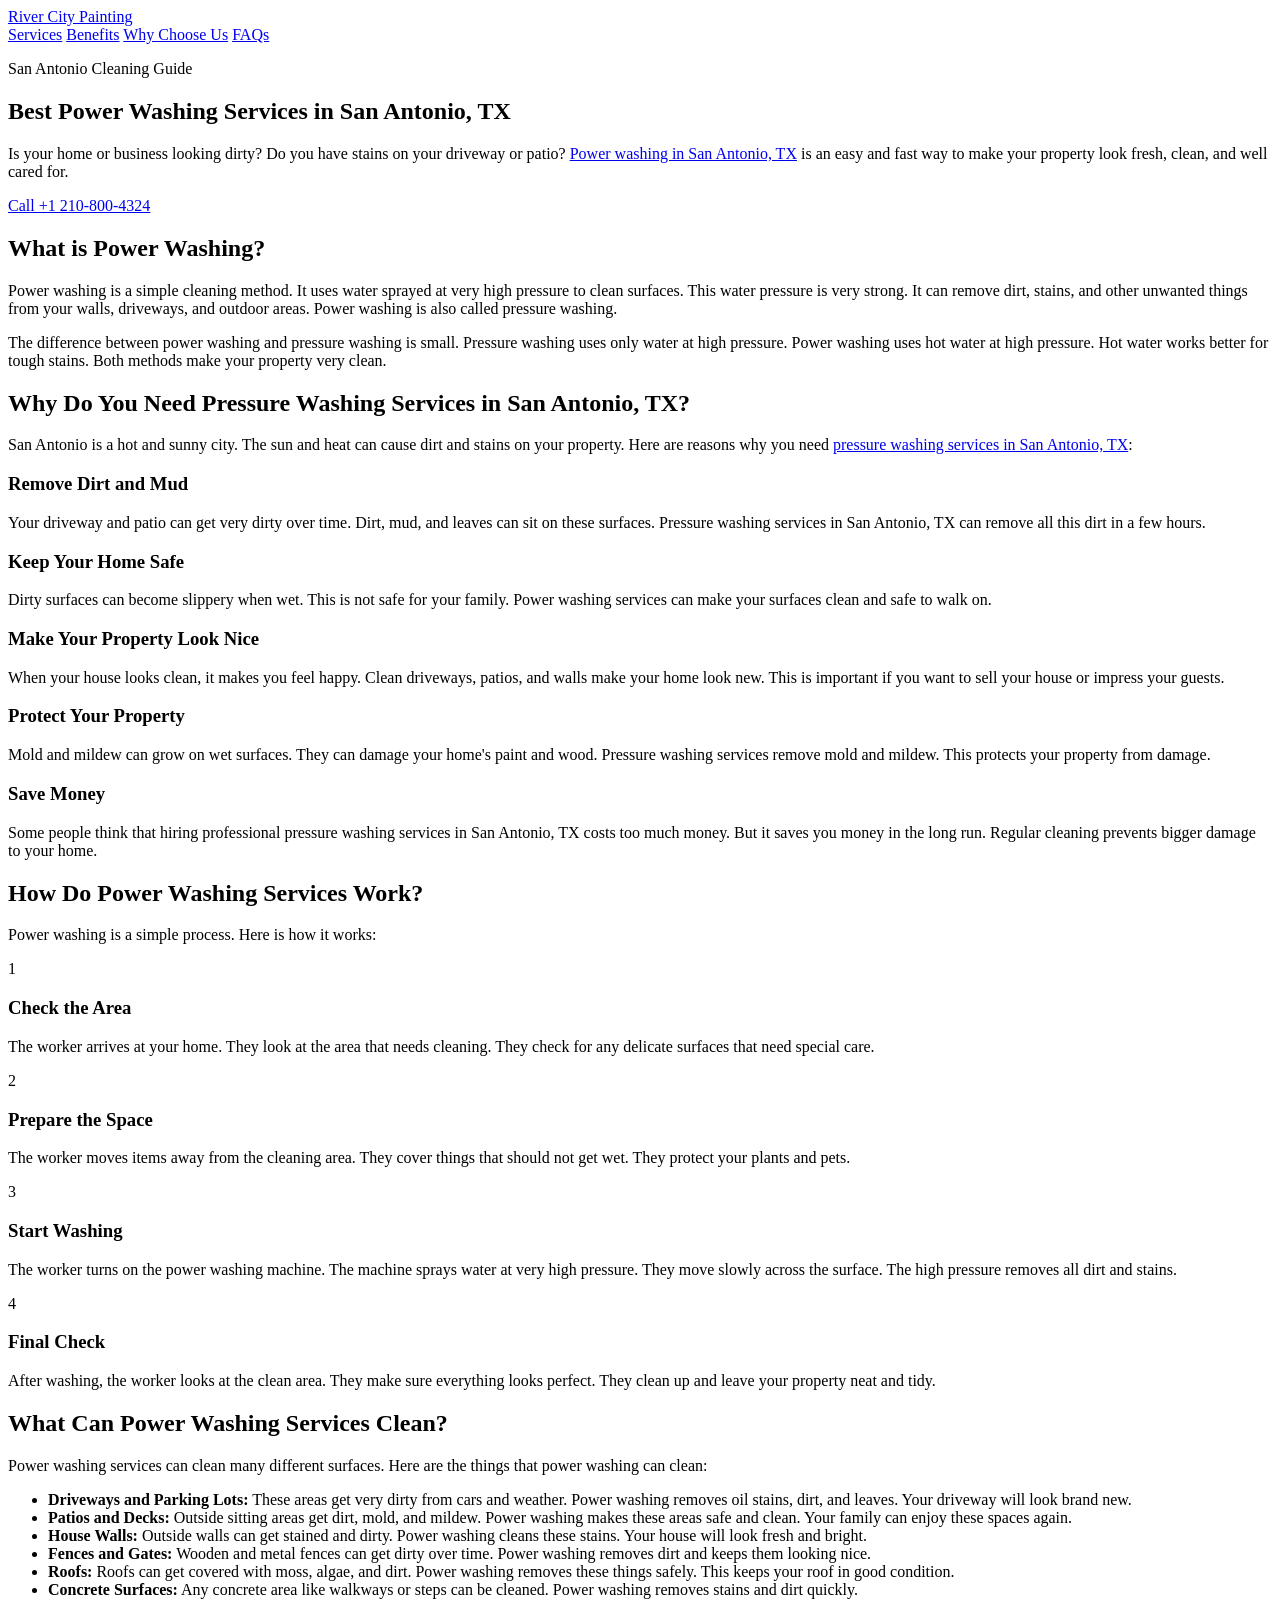
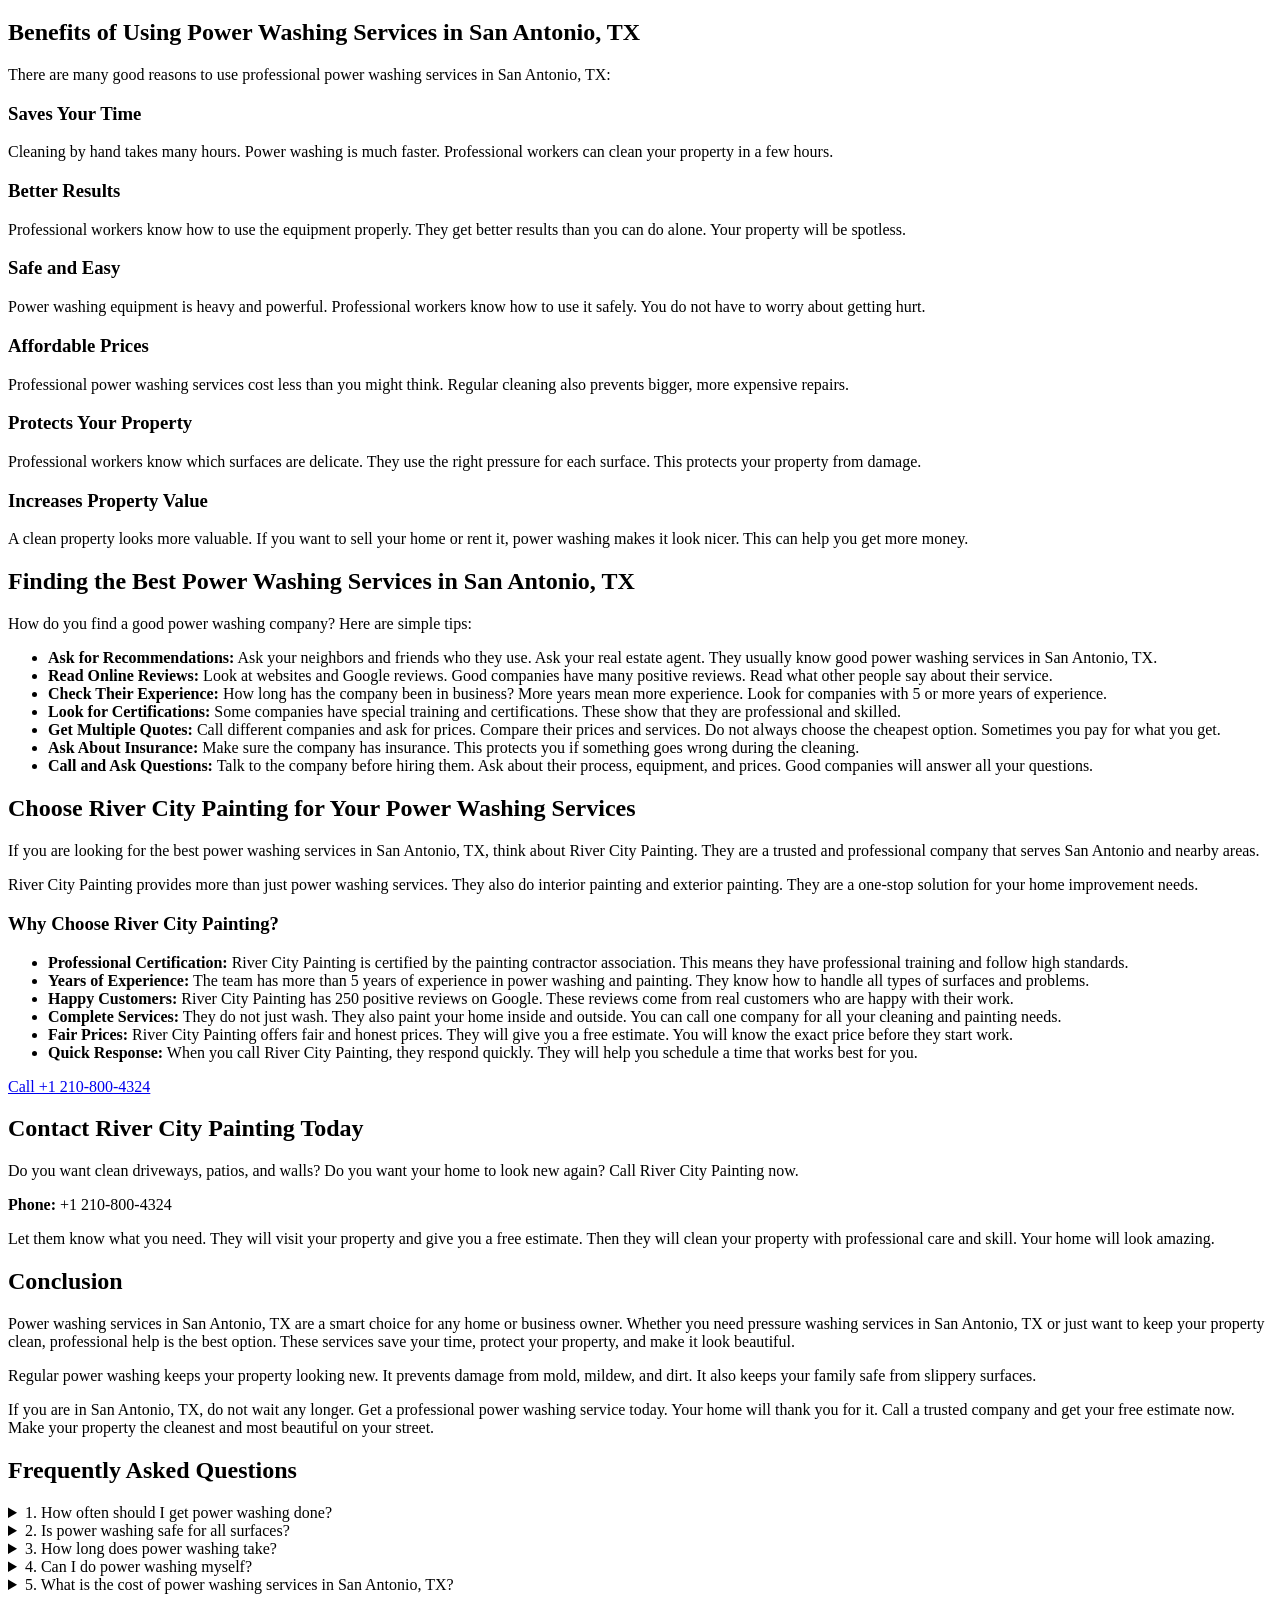
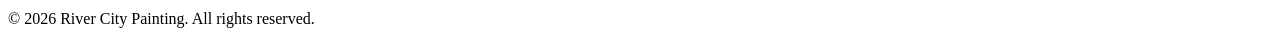
==== index.html @ 9a0401aa "Rename index(2).html to index.html" ====
<!DOCTYPE html>
<html lang="en">
<head>
  <meta charset="UTF-8" />
  <meta name="viewport" content="width=device-width, initial-scale=1.0" />

  <title>Best Power Washing Services in San Antonio, TX | River City Painting</title>
  <meta name="description" content="Looking for power washing services in San Antonio, TX? Learn what power washing is, why it matters, what it can clean, and why River City Painting is a trusted choice." />

  <link rel="stylesheet" href="style.css" />
</head>
<body>
  <header class="site-header">
    <div class="container header-inner">
      <a href="#" class="logo">River City Painting</a>
      <nav class="nav">
        <a href="#services">Services</a>
        <a href="#benefits">Benefits</a>
        <a href="#choose">Why Choose Us</a>
        <a href="#faq">FAQs</a>
      </nav>
    </div>
  </header>

  <main>
    <section class="hero">
      <div class="container">
        <p class="eyebrow">San Antonio Cleaning Guide</p>
        <h1>Best Power Washing Services in San Antonio, TX</h1>
        <p class="hero-text">
          Is your home or business looking dirty? Do you have stains on your driveway or patio? <a href="https://rivercitypaintingsa.com/power-washing/">Power washing in San Antonio, TX</a> is an easy and fast way to make your property look fresh, clean, and well cared for.
        </p>
        <a class="hero-button" href="tel:+12108004324">Call +1 210-800-4324</a>
      </div>
    </section>

    <article class="blog container">
      <section>
        <h2>What is Power Washing?</h2>
        <p>
          Power washing is a simple cleaning method. It uses water sprayed at very high pressure to clean surfaces. This water pressure is very strong. It can remove dirt, stains, and other unwanted things from your walls, driveways, and outdoor areas. Power washing is also called pressure washing.
        </p>
        <p>
          The difference between power washing and pressure washing is small. Pressure washing uses only water at high pressure. Power washing uses hot water at high pressure. Hot water works better for tough stains. Both methods make your property very clean.
        </p>
      </section>

      <section>
        <h2>Why Do You Need Pressure Washing Services in San Antonio, TX?</h2>
        <p>
          San Antonio is a hot and sunny city. The sun and heat can cause dirt and stains on your property. Here are reasons why you need <a href="https://rivercitypaintingsa.com/power-washing/">pressure washing services in San Antonio, TX</a>:
        </p>

        <div class="reason-grid">
          <div class="reason-card">
            <h3>Remove Dirt and Mud</h3>
            <p>Your driveway and patio can get very dirty over time. Dirt, mud, and leaves can sit on these surfaces. Pressure washing services in San Antonio, TX can remove all this dirt in a few hours.</p>
          </div>

          <div class="reason-card">
            <h3>Keep Your Home Safe</h3>
            <p>Dirty surfaces can become slippery when wet. This is not safe for your family. Power washing services can make your surfaces clean and safe to walk on.</p>
          </div>

          <div class="reason-card">
            <h3>Make Your Property Look Nice</h3>
            <p>When your house looks clean, it makes you feel happy. Clean driveways, patios, and walls make your home look new. This is important if you want to sell your house or impress your guests.</p>
          </div>

          <div class="reason-card">
            <h3>Protect Your Property</h3>
            <p>Mold and mildew can grow on wet surfaces. They can damage your home's paint and wood. Pressure washing services remove mold and mildew. This protects your property from damage.</p>
          </div>

          <div class="reason-card full-card">
            <h3>Save Money</h3>
            <p>Some people think that hiring professional pressure washing services in San Antonio, TX costs too much money. But it saves you money in the long run. Regular cleaning prevents bigger damage to your home.</p>
          </div>
        </div>
      </section>

      <section>
        <h2>How Do Power Washing Services Work?</h2>
        <p>Power washing is a simple process. Here is how it works:</p>

        <div class="steps">
          <div class="step">
            <span>1</span>
            <h3>Check the Area</h3>
            <p>The worker arrives at your home. They look at the area that needs cleaning. They check for any delicate surfaces that need special care.</p>
          </div>

          <div class="step">
            <span>2</span>
            <h3>Prepare the Space</h3>
            <p>The worker moves items away from the cleaning area. They cover things that should not get wet. They protect your plants and pets.</p>
          </div>

          <div class="step">
            <span>3</span>
            <h3>Start Washing</h3>
            <p>The worker turns on the power washing machine. The machine sprays water at very high pressure. They move slowly across the surface. The high pressure removes all dirt and stains.</p>
          </div>

          <div class="step">
            <span>4</span>
            <h3>Final Check</h3>
            <p>After washing, the worker looks at the clean area. They make sure everything looks perfect. They clean up and leave your property neat and tidy.</p>
          </div>
        </div>
      </section>

      <section id="services">
        <h2>What Can Power Washing Services Clean?</h2>
        <p>Power washing services can clean many different surfaces. Here are the things that power washing can clean:</p>

        <ul class="service-list">
          <li><strong>Driveways and Parking Lots:</strong> These areas get very dirty from cars and weather. Power washing removes oil stains, dirt, and leaves. Your driveway will look brand new.</li>
          <li><strong>Patios and Decks:</strong> Outside sitting areas get dirt, mold, and mildew. Power washing makes these areas safe and clean. Your family can enjoy these spaces again.</li>
          <li><strong>House Walls:</strong> Outside walls can get stained and dirty. Power washing cleans these stains. Your house will look fresh and bright.</li>
          <li><strong>Fences and Gates:</strong> Wooden and metal fences can get dirty over time. Power washing removes dirt and keeps them looking nice.</li>
          <li><strong>Roofs:</strong> Roofs can get covered with moss, algae, and dirt. Power washing removes these things safely. This keeps your roof in good condition.</li>
          <li><strong>Concrete Surfaces:</strong> Any concrete area like walkways or steps can be cleaned. Power washing removes stains and dirt quickly.</li>
        </ul>
      </section>

      <section id="benefits">
        <h2>Benefits of Using Power Washing Services in San Antonio, TX</h2>
        <p>There are many good reasons to use professional power washing services in San Antonio, TX:</p>

        <div class="benefit-list">
          <div>
            <h3>Saves Your Time</h3>
            <p>Cleaning by hand takes many hours. Power washing is much faster. Professional workers can clean your property in a few hours.</p>
          </div>

          <div>
            <h3>Better Results</h3>
            <p>Professional workers know how to use the equipment properly. They get better results than you can do alone. Your property will be spotless.</p>
          </div>

          <div>
            <h3>Safe and Easy</h3>
            <p>Power washing equipment is heavy and powerful. Professional workers know how to use it safely. You do not have to worry about getting hurt.</p>
          </div>

          <div>
            <h3>Affordable Prices</h3>
            <p>Professional power washing services cost less than you might think. Regular cleaning also prevents bigger, more expensive repairs.</p>
          </div>

          <div>
            <h3>Protects Your Property</h3>
            <p>Professional workers know which surfaces are delicate. They use the right pressure for each surface. This protects your property from damage.</p>
          </div>

          <div>
            <h3>Increases Property Value</h3>
            <p>A clean property looks more valuable. If you want to sell your home or rent it, power washing makes it look nicer. This can help you get more money.</p>
          </div>
        </div>
      </section>

      <section>
        <h2>Finding the Best Power Washing Services in San Antonio, TX</h2>
        <p>How do you find a good power washing company? Here are simple tips:</p>

        <ul>
          <li><strong>Ask for Recommendations:</strong> Ask your neighbors and friends who they use. Ask your real estate agent. They usually know good power washing services in San Antonio, TX.</li>
          <li><strong>Read Online Reviews:</strong> Look at websites and Google reviews. Good companies have many positive reviews. Read what other people say about their service.</li>
          <li><strong>Check Their Experience:</strong> How long has the company been in business? More years mean more experience. Look for companies with 5 or more years of experience.</li>
          <li><strong>Look for Certifications:</strong> Some companies have special training and certifications. These show that they are professional and skilled.</li>
          <li><strong>Get Multiple Quotes:</strong> Call different companies and ask for prices. Compare their prices and services. Do not always choose the cheapest option. Sometimes you pay for what you get.</li>
          <li><strong>Ask About Insurance:</strong> Make sure the company has insurance. This protects you if something goes wrong during the cleaning.</li>
          <li><strong>Call and Ask Questions:</strong> Talk to the company before hiring them. Ask about their process, equipment, and prices. Good companies will answer all your questions.</li>
        </ul>
      </section>

      <section id="choose" class="cta-box">
        <h2>Choose River City Painting for Your Power Washing Services</h2>
        <p>
          If you are looking for the best power washing services in San Antonio, TX, think about River City Painting. They are a trusted and professional company that serves San Antonio and nearby areas.
        </p>
        <p>
          River City Painting provides more than just power washing services. They also do interior painting and exterior painting. They are a one-stop solution for your home improvement needs.
        </p>

        <h3>Why Choose River City Painting?</h3>
        <ul>
          <li><strong>Professional Certification:</strong> River City Painting is certified by the painting contractor association. This means they have professional training and follow high standards.</li>
          <li><strong>Years of Experience:</strong> The team has more than 5 years of experience in power washing and painting. They know how to handle all types of surfaces and problems.</li>
          <li><strong>Happy Customers:</strong> River City Painting has 250 positive reviews on Google. These reviews come from real customers who are happy with their work.</li>
          <li><strong>Complete Services:</strong> They do not just wash. They also paint your home inside and outside. You can call one company for all your cleaning and painting needs.</li>
          <li><strong>Fair Prices:</strong> River City Painting offers fair and honest prices. They will give you a free estimate. You will know the exact price before they start work.</li>
          <li><strong>Quick Response:</strong> When you call River City Painting, they respond quickly. They will help you schedule a time that works best for you.</li>
        </ul>

        <a class="button" href="tel:+12108004324">Call +1 210-800-4324</a>
      </section>

      <section class="contact-box">
        <h2>Contact River City Painting Today</h2>
        <p>
          Do you want clean driveways, patios, and walls? Do you want your home to look new again? Call River City Painting now.
        </p>
        <p><strong>Phone:</strong> +1 210-800-4324</p>
        <p>
          Let them know what you need. They will visit your property and give you a free estimate. Then they will clean your property with professional care and skill. Your home will look amazing.
        </p>
      </section>

      <section>
        <h2>Conclusion</h2>
        <p>
          Power washing services in San Antonio, TX are a smart choice for any home or business owner. Whether you need pressure washing services in San Antonio, TX or just want to keep your property clean, professional help is the best option. These services save your time, protect your property, and make it look beautiful.
        </p>
        <p>
          Regular power washing keeps your property looking new. It prevents damage from mold, mildew, and dirt. It also keeps your family safe from slippery surfaces.
        </p>
        <p>
          If you are in San Antonio, TX, do not wait any longer. Get a professional power washing service today. Your home will thank you for it. Call a trusted company and get your free estimate now. Make your property the cleanest and most beautiful on your street.
        </p>
      </section>

      <section id="faq" class="faq">
        <h2>Frequently Asked Questions</h2>

        <details>
          <summary>1. How often should I get power washing done?</summary>
          <p>Most homes should get power washing done once every year. If you live near trees or in a wet area, you might need it twice a year. Ask your power washing company what they recommend for your home.</p>
        </details>

        <details>
          <summary>2. Is power washing safe for all surfaces?</summary>
          <p>Power washing is safe for most surfaces like concrete and brick. However, some surfaces like wood and soft stone need lower pressure. Professional workers know which pressure to use for each surface. Always hire a professional to avoid damage.</p>
        </details>

        <details>
          <summary>3. How long does power washing take?</summary>
          <p>The time depends on how dirty your property is and how large the area is. A small driveway might take 1 to 2 hours. A whole house might take 4 to 6 hours. Ask your company for an estimate.</p>
        </details>

        <details>
          <summary>4. Can I do power washing myself?</summary>
          <p>You can rent power washing equipment yourself. But it is very heavy and can be dangerous. Professional workers have training and experience. They also have better equipment. It is safer and easier to hire professionals.</p>
        </details>

        <details>
          <summary>5. What is the cost of power washing services in San Antonio, TX?</summary>
          <p>Prices vary depending on the size and type of area. A small driveway might cost 150 to 300 dollars. A whole house might cost 500 to 1500 dollars. Call different companies for free quotes. Compare prices before you decide.</p>
        </details>
      </section>
    </article>
  </main>

  <footer class="site-footer">
    <div class="container">
      <p>&copy; 2026 River City Painting. All rights reserved.</p>
    </div>
  </footer>
</body>
</html>
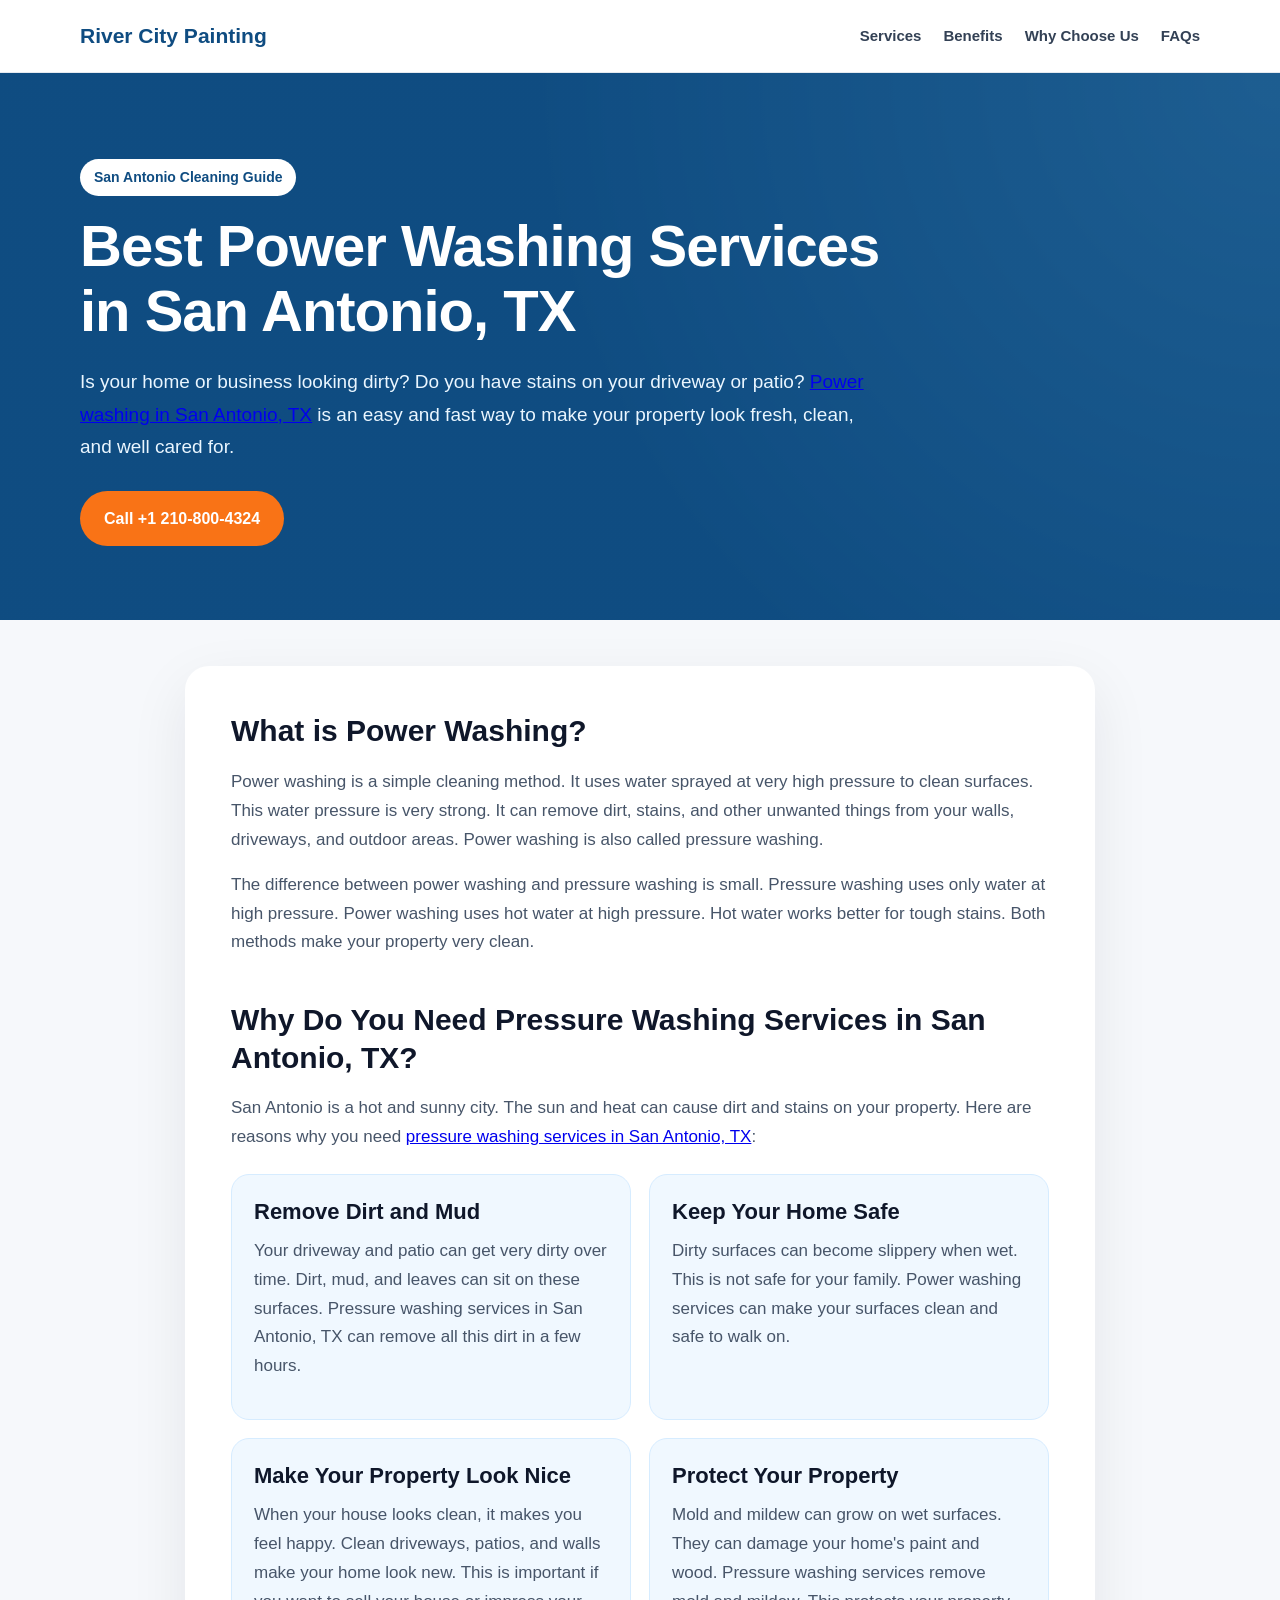
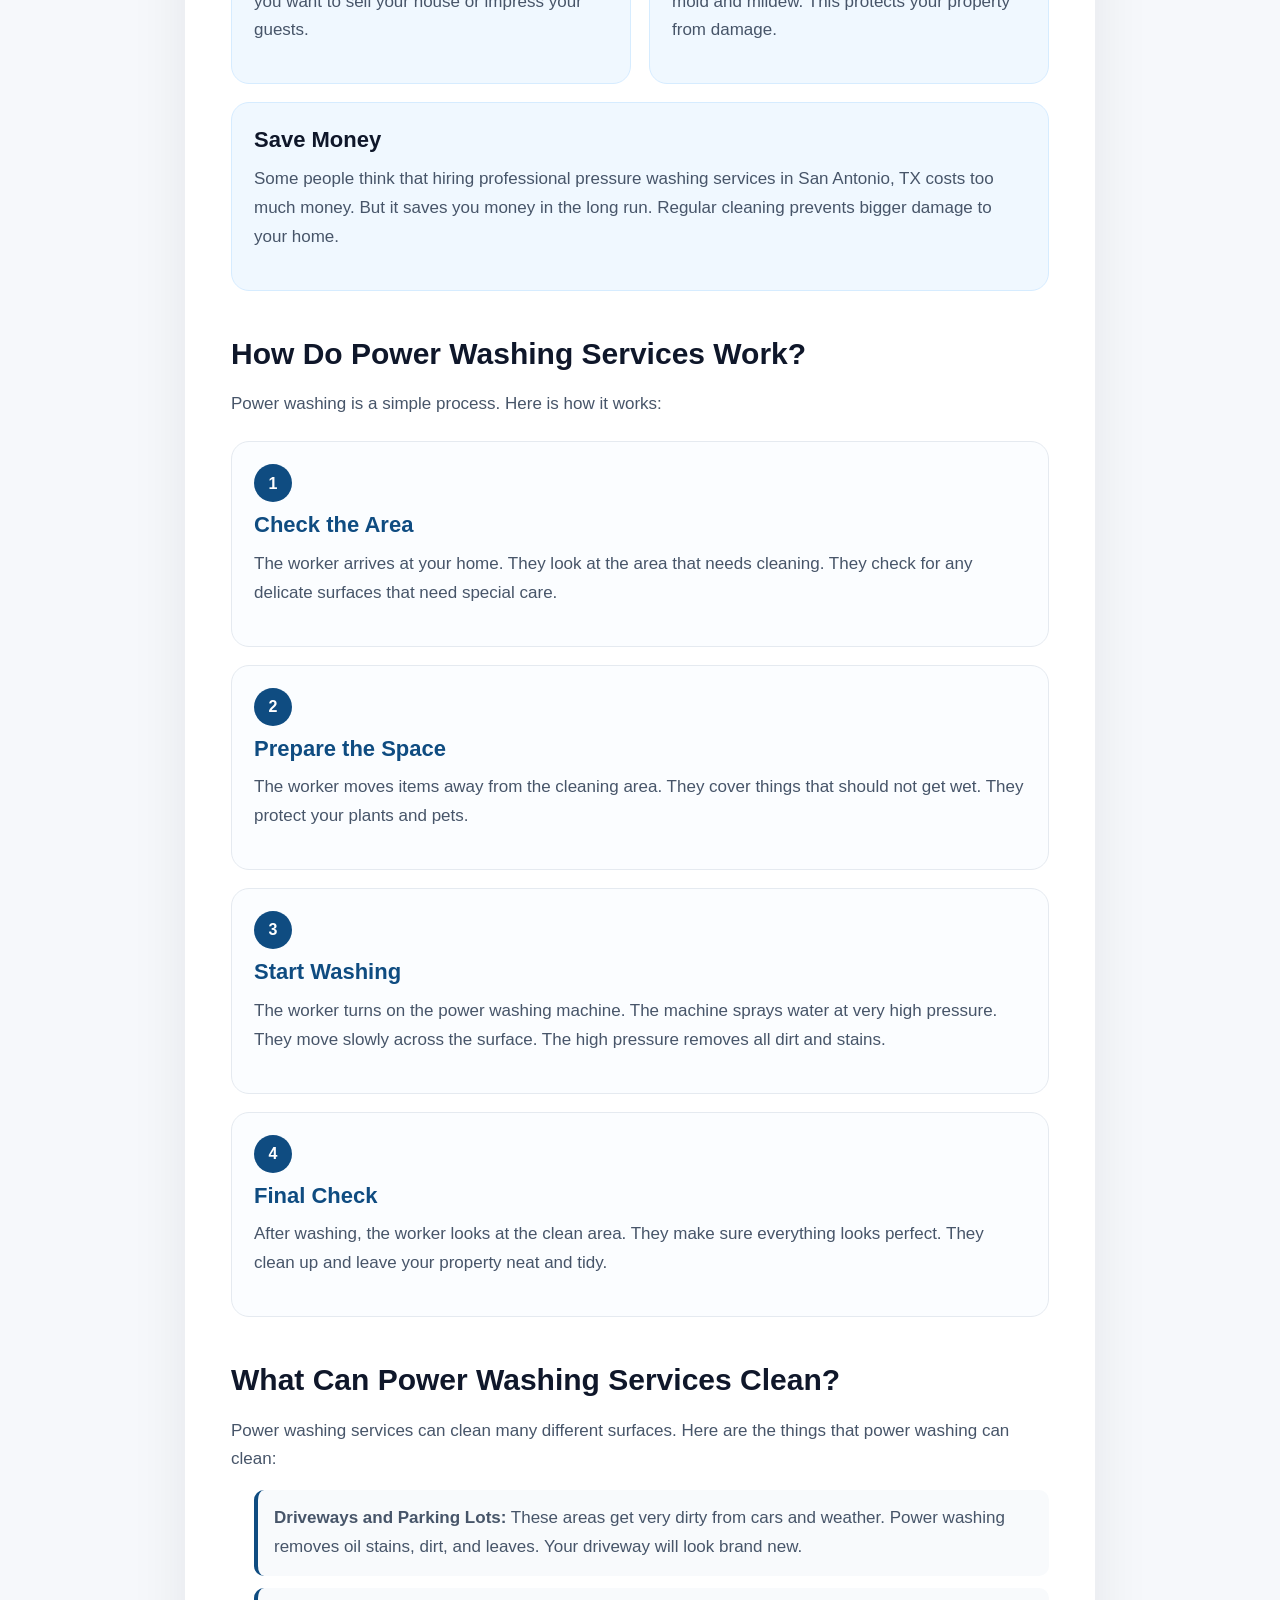
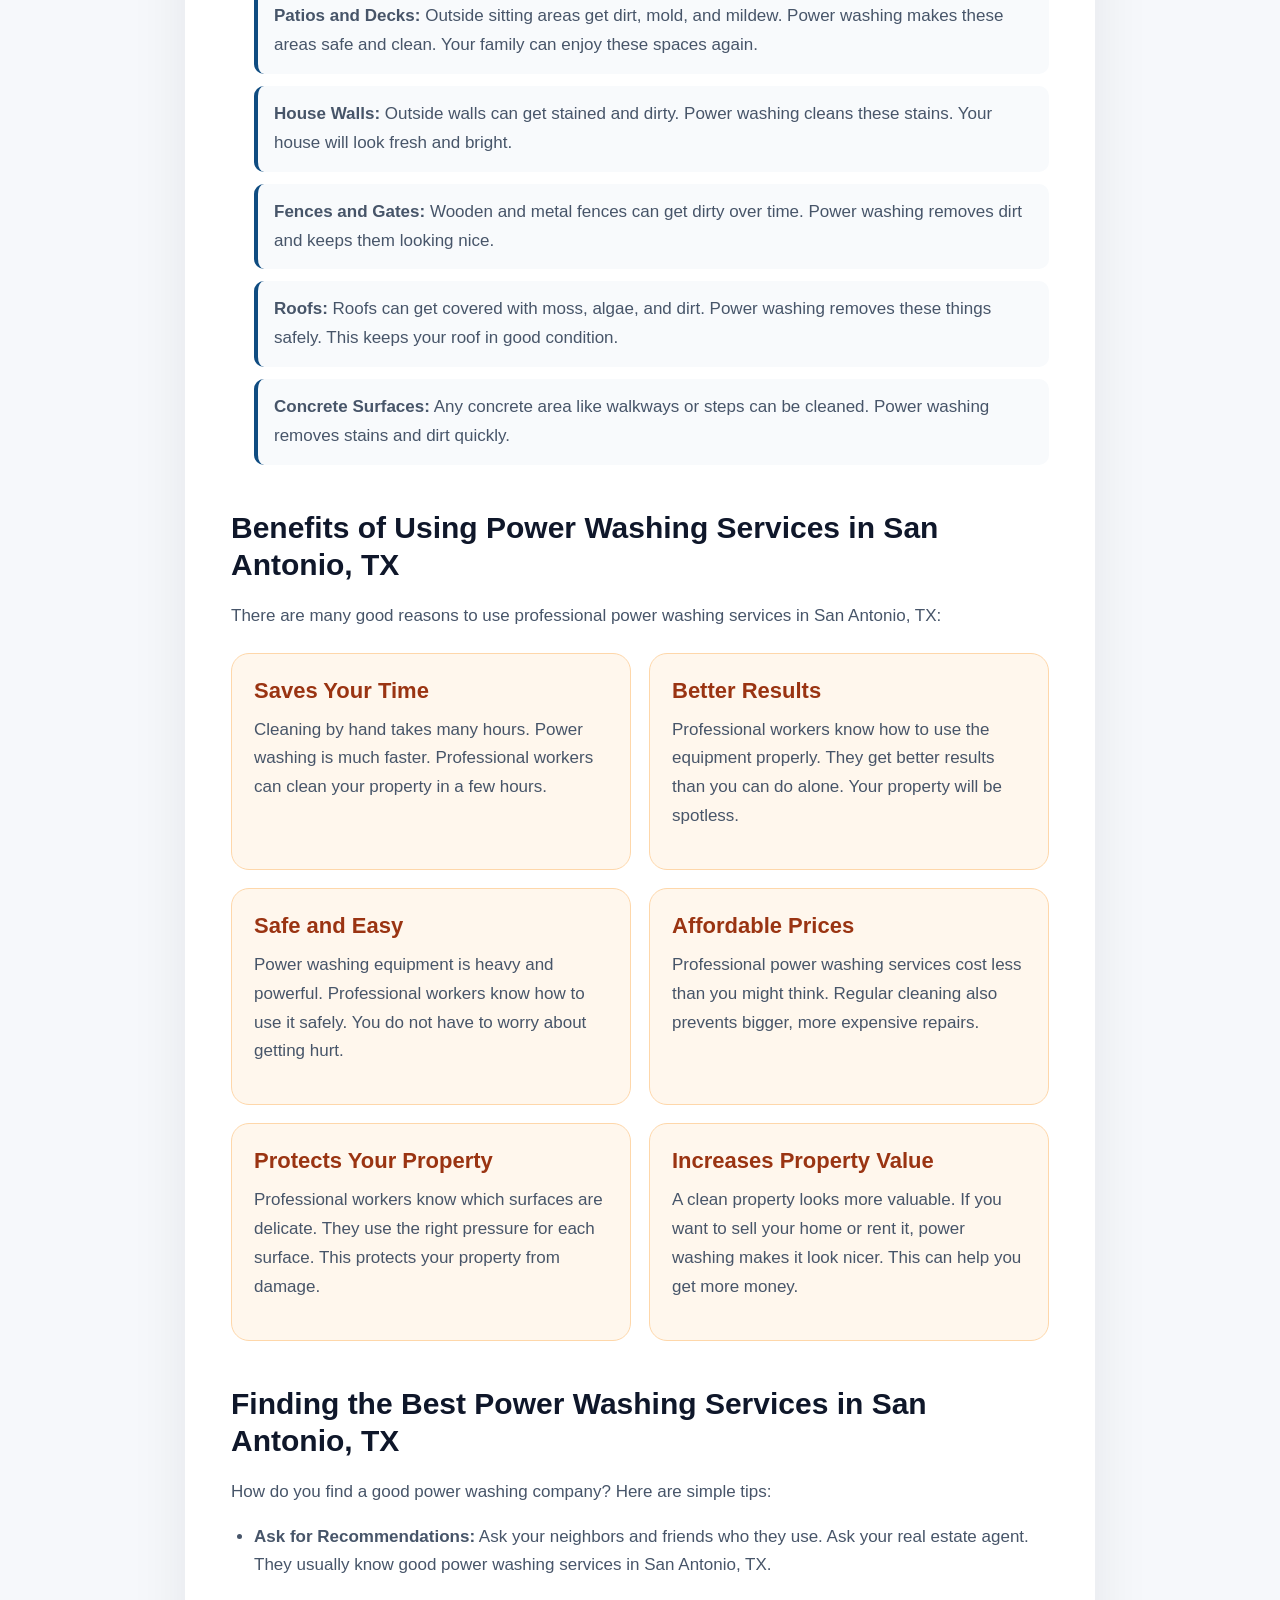
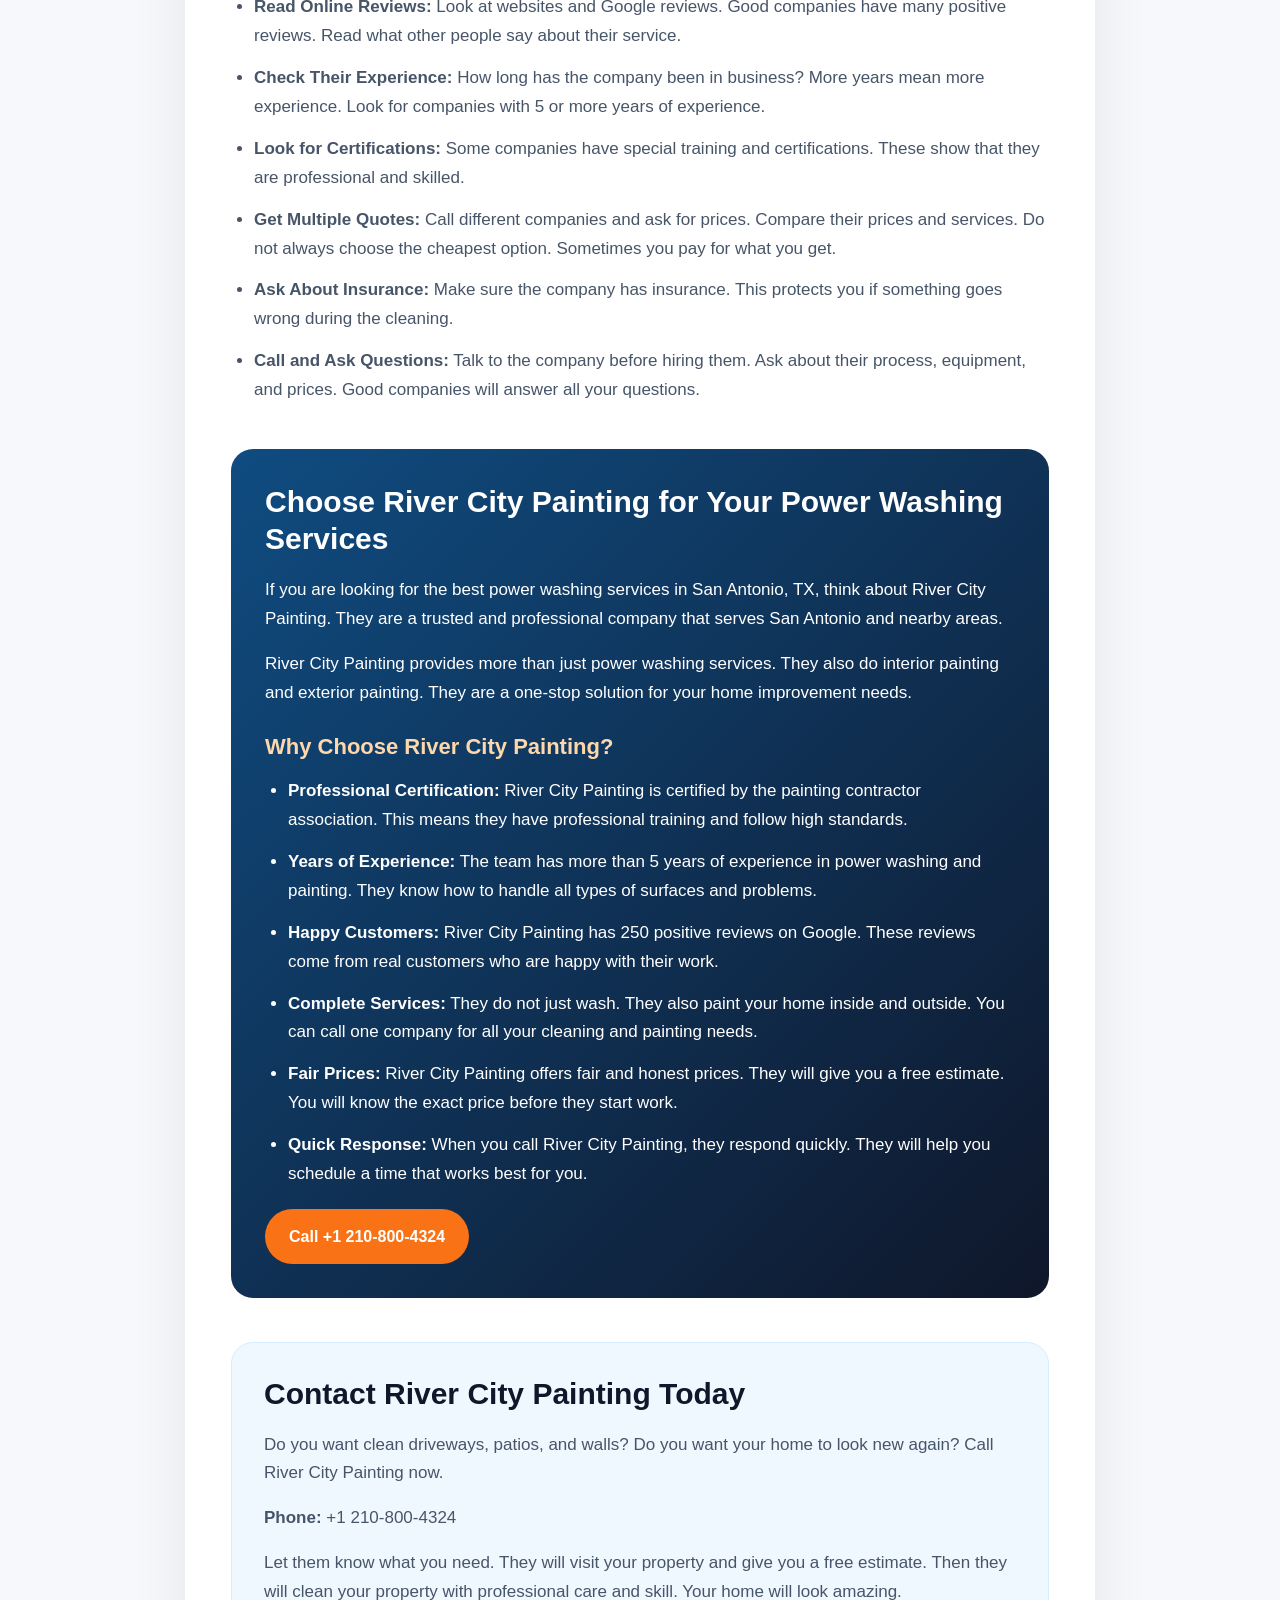
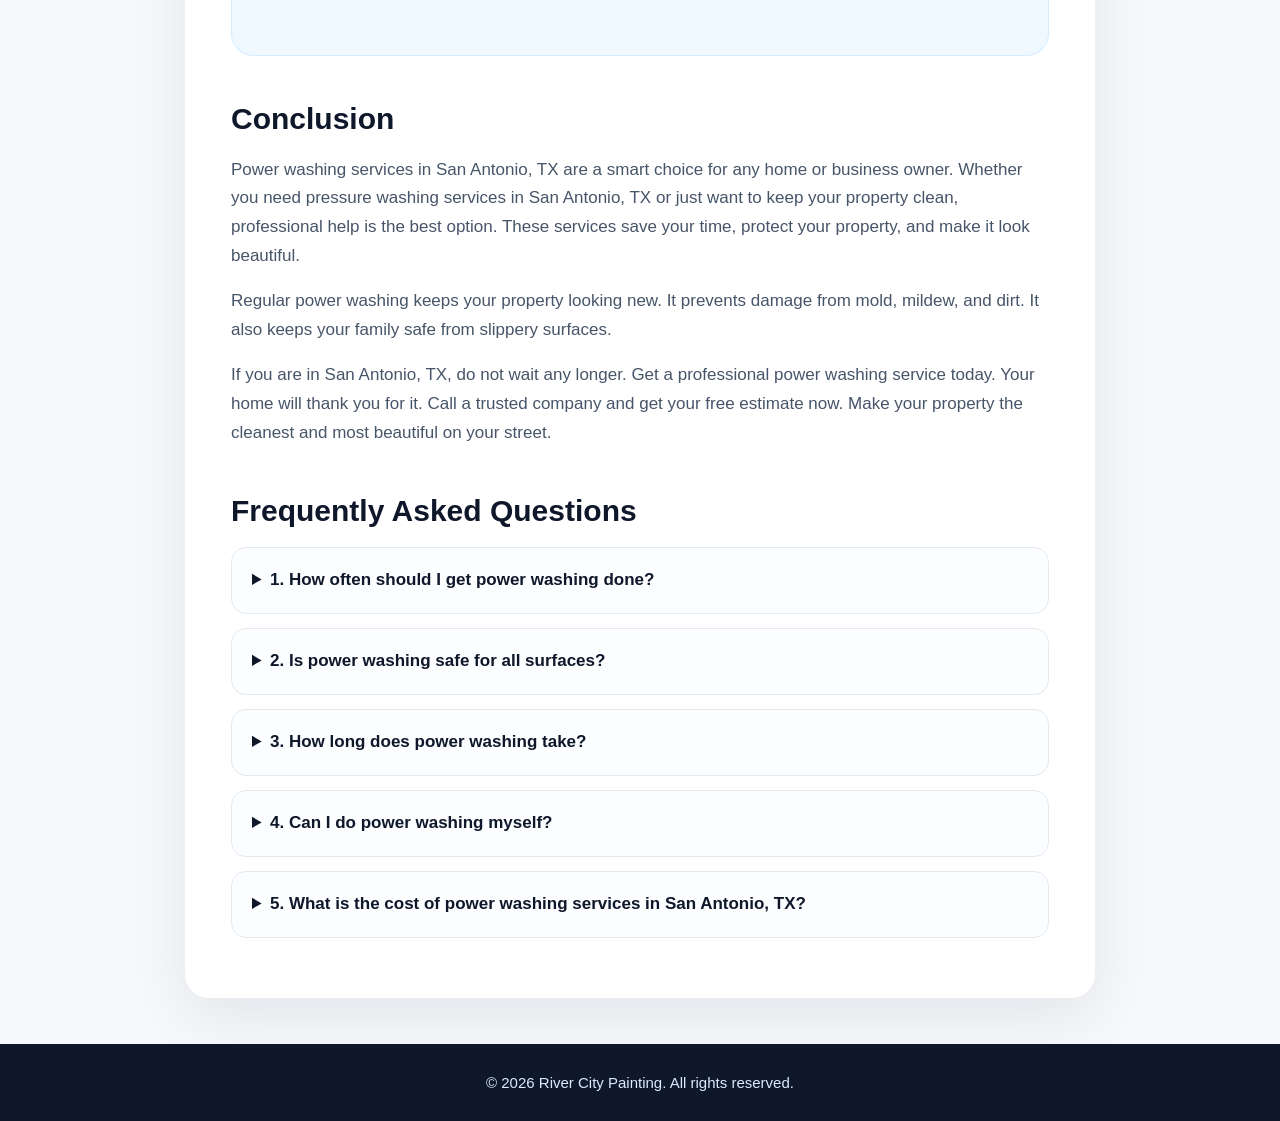
==== commit 8cb10eb9: "Update index.html" ====
--- a/index.html
+++ b/index.html
@@ -1,6 +1,7 @@
 <!DOCTYPE html>
 <html lang="en">
 <head>
+  <meta name="google-site-verification" content="J5KGWrHI56ojfI3UH01prxkOrj6jRKDMEf3i9Ako-U0" />
   <meta charset="UTF-8" />
   <meta name="viewport" content="width=device-width, initial-scale=1.0" />
 
--- a/style.css
+++ b/style.css
@@ -0,0 +1,350 @@
+* {
+  box-sizing: border-box;
+  margin: 0;
+  padding: 0;
+}
+
+html {
+  scroll-behavior: smooth;
+}
+
+body {
+  font-family: Arial, Helvetica, sans-serif;
+  color: #24303f;
+  background: #f6f8fb;
+  line-height: 1.7;
+}
+
+.container {
+  width: min(1120px, 92%);
+  margin: 0 auto;
+}
+
+.site-header {
+  background: #ffffff;
+  border-bottom: 1px solid #e5eaf0;
+  position: sticky;
+  top: 0;
+  z-index: 20;
+}
+
+.header-inner {
+  display: flex;
+  align-items: center;
+  justify-content: space-between;
+  padding: 18px 0;
+}
+
+.logo {
+  color: #0f4c81;
+  text-decoration: none;
+  font-size: 21px;
+  font-weight: 900;
+}
+
+.nav {
+  display: flex;
+  gap: 22px;
+}
+
+.nav a {
+  color: #334155;
+  text-decoration: none;
+  font-size: 15px;
+  font-weight: 700;
+}
+
+.nav a:hover {
+  color: #0f4c81;
+}
+
+.hero {
+  background:
+    linear-gradient(rgba(15, 76, 129, 0.87), rgba(15, 76, 129, 0.87)),
+    radial-gradient(circle at top right, #7dd3fc, #0f4c81 55%);
+  color: #ffffff;
+  padding: 86px 0 74px;
+}
+
+.eyebrow {
+  display: inline-block;
+  color: #0f4c81;
+  background: #ffffff;
+  padding: 7px 14px;
+  border-radius: 999px;
+  font-size: 14px;
+  font-weight: 900;
+  margin-bottom: 18px;
+}
+
+.hero h1 {
+  max-width: 860px;
+  font-size: clamp(34px, 5vw, 58px);
+  line-height: 1.12;
+  letter-spacing: -1px;
+  margin-bottom: 22px;
+}
+
+.hero-text {
+  max-width: 790px;
+  color: #eaf6ff;
+  font-size: 19px;
+  margin-bottom: 28px;
+}
+
+.hero-button,
+.button {
+  display: inline-block;
+  background: #f97316;
+  color: #ffffff;
+  text-decoration: none;
+  font-weight: 900;
+  padding: 14px 24px;
+  border-radius: 999px;
+  transition: transform 0.2s ease, box-shadow 0.2s ease;
+}
+
+.hero-button:hover,
+.button:hover {
+  transform: translateY(-2px);
+  box-shadow: 0 12px 26px rgba(0, 0, 0, 0.2);
+}
+
+.blog {
+  max-width: 910px;
+  background: #ffffff;
+  margin-top: 46px;
+  margin-bottom: 46px;
+  padding: 46px;
+  border-radius: 24px;
+  box-shadow: 0 20px 58px rgba(15, 23, 42, 0.08);
+}
+
+.blog section {
+  margin-bottom: 44px;
+}
+
+.blog section:last-child {
+  margin-bottom: 0;
+}
+
+.blog h2 {
+  color: #0f172a;
+  font-size: 30px;
+  line-height: 1.25;
+  margin-bottom: 18px;
+}
+
+.blog h3 {
+  color: #0f4c81;
+  font-size: 22px;
+  line-height: 1.35;
+  margin: 24px 0 10px;
+}
+
+.blog p {
+  color: #475569;
+  font-size: 17px;
+  margin-bottom: 16px;
+}
+
+.blog ul {
+  padding-left: 23px;
+  margin-top: 16px;
+}
+
+.blog li {
+  color: #475569;
+  font-size: 17px;
+  margin-bottom: 13px;
+}
+
+.reason-grid {
+  display: grid;
+  grid-template-columns: 1fr 1fr;
+  gap: 18px;
+  margin-top: 22px;
+}
+
+.reason-card {
+  background: #f0f8ff;
+  border: 1px solid #d6ecff;
+  border-radius: 18px;
+  padding: 22px;
+}
+
+.reason-card h3 {
+  margin-top: 0;
+  color: #0f172a;
+}
+
+.full-card {
+  grid-column: 1 / -1;
+}
+
+.steps {
+  display: grid;
+  gap: 18px;
+  margin-top: 22px;
+}
+
+.step {
+  border: 1px solid #e5eaf0;
+  border-radius: 18px;
+  padding: 22px;
+  background: #fbfdff;
+  position: relative;
+}
+
+.step span {
+  display: inline-flex;
+  width: 38px;
+  height: 38px;
+  align-items: center;
+  justify-content: center;
+  border-radius: 50%;
+  background: #0f4c81;
+  color: #ffffff;
+  font-weight: 900;
+  margin-bottom: 8px;
+}
+
+.step h3 {
+  margin-top: 0;
+}
+
+.service-list li {
+  background: #f8fafc;
+  border-left: 4px solid #0f4c81;
+  padding: 14px 16px;
+  border-radius: 10px;
+  list-style: none;
+  margin-bottom: 12px;
+}
+
+.benefit-list {
+  display: grid;
+  grid-template-columns: 1fr 1fr;
+  gap: 18px;
+  margin-top: 22px;
+}
+
+.benefit-list div {
+  background: #fff7ed;
+  border: 1px solid #fed7aa;
+  border-radius: 18px;
+  padding: 22px;
+}
+
+.benefit-list h3 {
+  margin-top: 0;
+  color: #9a3412;
+}
+
+.cta-box {
+  background: linear-gradient(135deg, #0f4c81, #0f172a);
+  color: #ffffff;
+  padding: 34px;
+  border-radius: 22px;
+}
+
+.cta-box h2,
+.cta-box h3,
+.cta-box p,
+.cta-box li {
+  color: #ffffff;
+}
+
+.cta-box h3 {
+  color: #fed7aa;
+}
+
+.cta-box ul {
+  margin-bottom: 20px;
+}
+
+.contact-box {
+  background: #f0f8ff;
+  border: 1px solid #d6ecff;
+  border-radius: 22px;
+  padding: 32px;
+}
+
+.faq details {
+  border: 1px solid #e5eaf0;
+  border-radius: 15px;
+  padding: 18px 20px;
+  margin-bottom: 14px;
+  background: #fbfdff;
+}
+
+.faq summary {
+  cursor: pointer;
+  color: #0f172a;
+  font-weight: 900;
+  font-size: 17px;
+}
+
+.faq details p {
+  margin-top: 14px;
+  margin-bottom: 0;
+}
+
+.site-footer {
+  background: #0f172a;
+  color: #ffffff;
+  text-align: center;
+  padding: 26px 0;
+}
+
+.site-footer p {
+  color: #dbeafe;
+  font-size: 15px;
+}
+
+@media (max-width: 780px) {
+  .header-inner {
+    flex-direction: column;
+    gap: 12px;
+  }
+
+  .nav {
+    flex-wrap: wrap;
+    justify-content: center;
+    gap: 12px;
+  }
+
+  .hero {
+    padding: 60px 0 52px;
+  }
+
+  .blog {
+    width: min(94%, 910px);
+    padding: 28px 20px;
+    border-radius: 18px;
+  }
+
+  .reason-grid,
+  .benefit-list {
+    grid-template-columns: 1fr;
+  }
+
+  .blog h2 {
+    font-size: 25px;
+  }
+
+  .blog h3 {
+    font-size: 20px;
+  }
+
+  .hero-text,
+  .blog p,
+  .blog li {
+    font-size: 16px;
+  }
+
+  .cta-box,
+  .contact-box {
+    padding: 26px 20px;
+  }
+}
